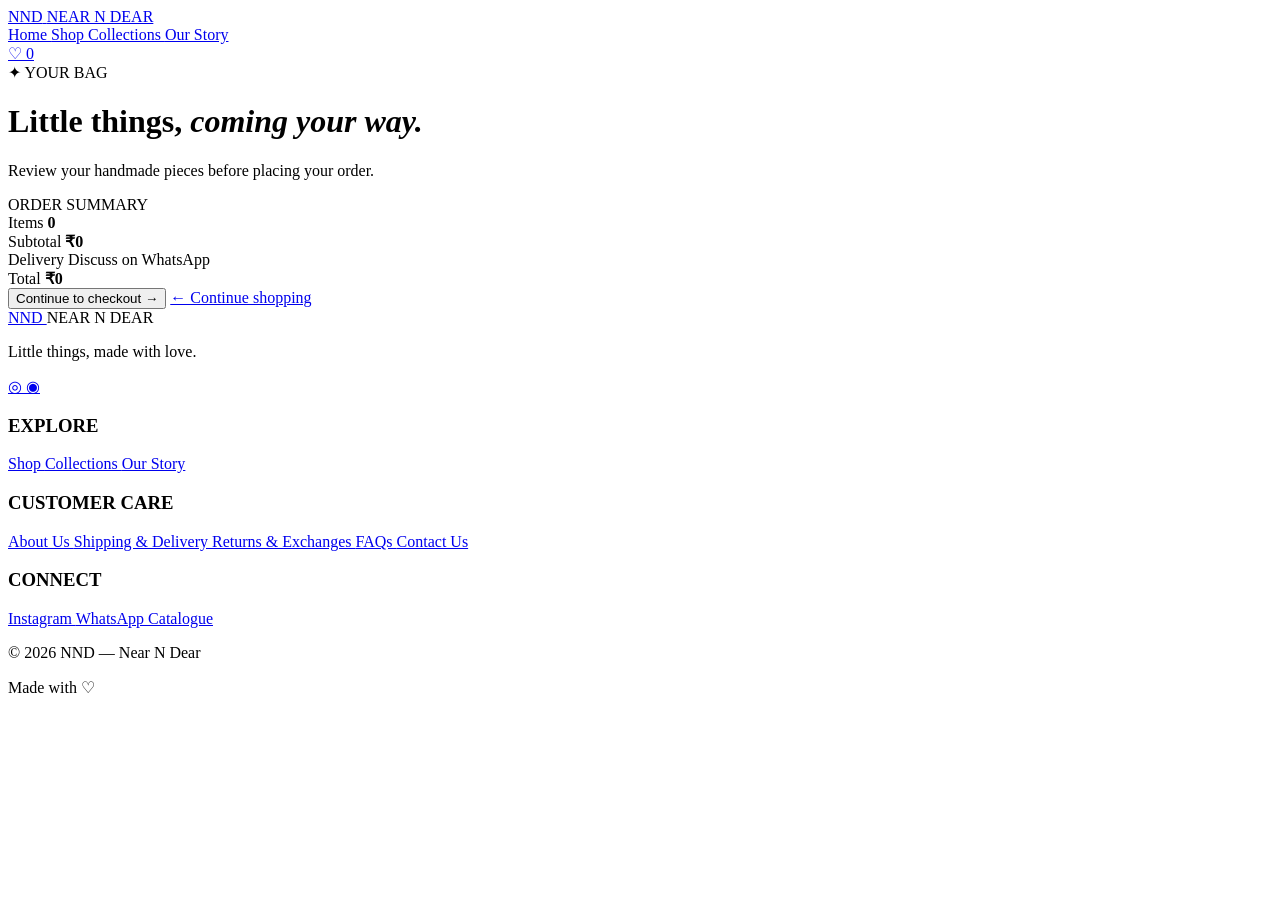
==== cart.html @ 7ac654a7 "Fix Vercel static site structure" ====
<!DOCTYPE html>
<html lang="en">

<head>
    <meta charset="UTF-8">

    <meta
        name="viewport"
        content="width=device-width, initial-scale=1.0"
    >

    <meta
        name="description"
        content="Your NND shopping bag — handmade pieces made with love."
    >

    <title>Your Cart — NND</title>

    <link
        rel="stylesheet"
        href="./css/style.css"
    >

    <link
        rel="stylesheet"
        href="./css/cart.css"
    >
</head>


<body>

    <!-- HEADER -->

    <header class="site-header">

        <div class="container navbar">

            <a
                href="./index.html"
                class="logo"
            >
                <span class="logo-main">NND</span>
                <span class="logo-sub">NEAR N DEAR</span>
            </a>


            <nav class="nav-links">

                <a href="./index.html">
                    Home
                </a>

                <a
                    href="./shop.html"
                    class="active"
                >
                    Shop
                </a>

                <a href="./index.html#collections">
                    Collections
                </a>

                <a href="./index.html#story">
                    Our Story
                </a>

            </nav>


            <a
                href="./cart.html"
                class="cart-button"
                aria-label="Shopping cart"
            >

                <span class="cart-icon">
                    ♡
                </span>

                <span class="cart-count">
                    0
                </span>

            </a>

        </div>

    </header>


    <!-- CART -->

    <main class="cart-page">

        <div class="cart-container">


            <!-- TITLE -->

            <div class="cart-heading">

                <span class="eyebrow">
                    ✦ YOUR BAG
                </span>

                <h1>
                    Little things,
                    <em>coming your way.</em>
                </h1>

                <p>
                    Review your handmade pieces before
                    placing your order.
                </p>

            </div>


            <!-- CONTENT -->

            <div class="cart-layout">


                <!-- ITEMS -->

                <section class="cart-items-section">

                    <div
                        id="cartItems"
                        class="cart-items"
                    ></div>


                    <!-- EMPTY STATE -->

                    <div
                        id="emptyCart"
                        class="empty-cart"
                        hidden
                    >

                        <div class="empty-flower">
                            ✿
                        </div>

                        <h2>
                            Your bag is feeling a
                            little empty.
                        </h2>

                        <p>
                            Find something handmade
                            to keep close.
                        </p>

                        <a
                            href="./shop.html"
                            class="continue-shopping"
                        >
                            Explore the collection ↗
                        </a>

                    </div>

                </section>


                <!-- SUMMARY -->

                <aside class="cart-summary">

                    <span class="summary-label">
                        ORDER SUMMARY
                    </span>


                    <div class="summary-row">

                        <span>
                            Items
                        </span>

                        <strong id="summaryItems">
                            0
                        </strong>

                    </div>


                    <div class="summary-row">

                        <span>
                            Subtotal
                        </span>

                        <strong id="subtotal">
                            ₹0
                        </strong>

                    </div>


                    <div class="summary-row">

                        <span>
                            Delivery
                        </span>

                        <span class="delivery-text">
                            Discuss on WhatsApp
                        </span>

                    </div>


                    <div class="summary-divider"></div>


                    <div class="summary-total">

                        <span>
                            Total
                        </span>

                        <strong id="cartTotal">
                            ₹0
                        </strong>

                    </div>


                    <button
                        id="checkoutBtn"
                        class="checkout-btn"
                        type="button"
                    >
                        Continue to checkout
                        <span>→</span>
                    </button>


                    <a
                        href="./shop.html"
                        class="continue-link"
                    >
                        ← Continue shopping
                    </a>

                </aside>

            </div>

        </div>

    </main>


    <!-- FOOTER -->

  <!-- ================= FOOTER ================= -->

<footer class="site-footer">

    <div class="footer-main">

        <!-- BRAND -->
        <div class="footer-brand">

            <a href="./index.html" class="footer-logo">
                NND
            </a>

            <span class="footer-brand-subtitle">
                NEAR N DEAR
            </span>

            <p class="footer-tagline">
                Little things, made with love.
            </p>

            <div class="footer-socials">

                <a
                    href="https://www.instagram.com/near_n_dear/"
                    target="_blank"
                    rel="noopener"
                    aria-label="Instagram"
                    class="footer-social"
                >
                    <span>◎</span>
                </a>

                <a
                    href="https://wa.me/c/916305150599"
                    target="_blank"
                    rel="noopener"
                    aria-label="WhatsApp Catalogue"
                    class="footer-social"
                >
                    <span>◉</span>
                </a>

            </div>

        </div>


        <!-- EXPLORE -->
        <div class="footer-column">

            <h3>
                EXPLORE
            </h3>

            <a href="./shop.html">
                Shop
            </a>

            <a href="./shop.html">
                Collections
            </a>

            <a href="./index.html#story">
                Our Story
            </a>

        </div>


        <!-- CUSTOMER CARE -->
        <div class="footer-column">

            <h3>
                CUSTOMER CARE
            </h3>

            <a href="#">
                About Us
            </a>

            <a href="#">
                Shipping & Delivery
            </a>

            <a href="#">
                Returns & Exchanges
            </a>

            <a href="#">
                FAQs
            </a>

            <a href="#">
                Contact Us
            </a>

        </div>


        <!-- CONNECT -->
        <div class="footer-column">

            <h3>
                CONNECT
            </h3>

            <a
                href="https://www.instagram.com/near_.n_dear?utm_source=ig_web_button_share_sheet&igsi=ZDNlZDc0MzIxNw=="
                target="_blank"
                rel="noopener"
            >
                Instagram
            </a>

            <a
                href="https://wa.me/916305150599"
                target="_blank"
                rel="noopener"
            >
                WhatsApp Catalogue
            </a>

        </div>

    </div>


    <!-- FOOTER BOTTOM -->

    <div class="footer-bottom">

        <p>
            © 2026 NND — Near N Dear
        </p>

        <p>
            Made with ♡
        </p>

    </div>


    <!-- DECORATION -->

    <div class="footer-flower" aria-hidden="true">
        <span></span>
        <span></span>
        <span></span>
        <span></span>
        <span></span>
        <i></i>
    </div>

</footer>

    <script src="./js/main.js"></script>

    <script src="./js/cart.js"></script>

</body>

</html>
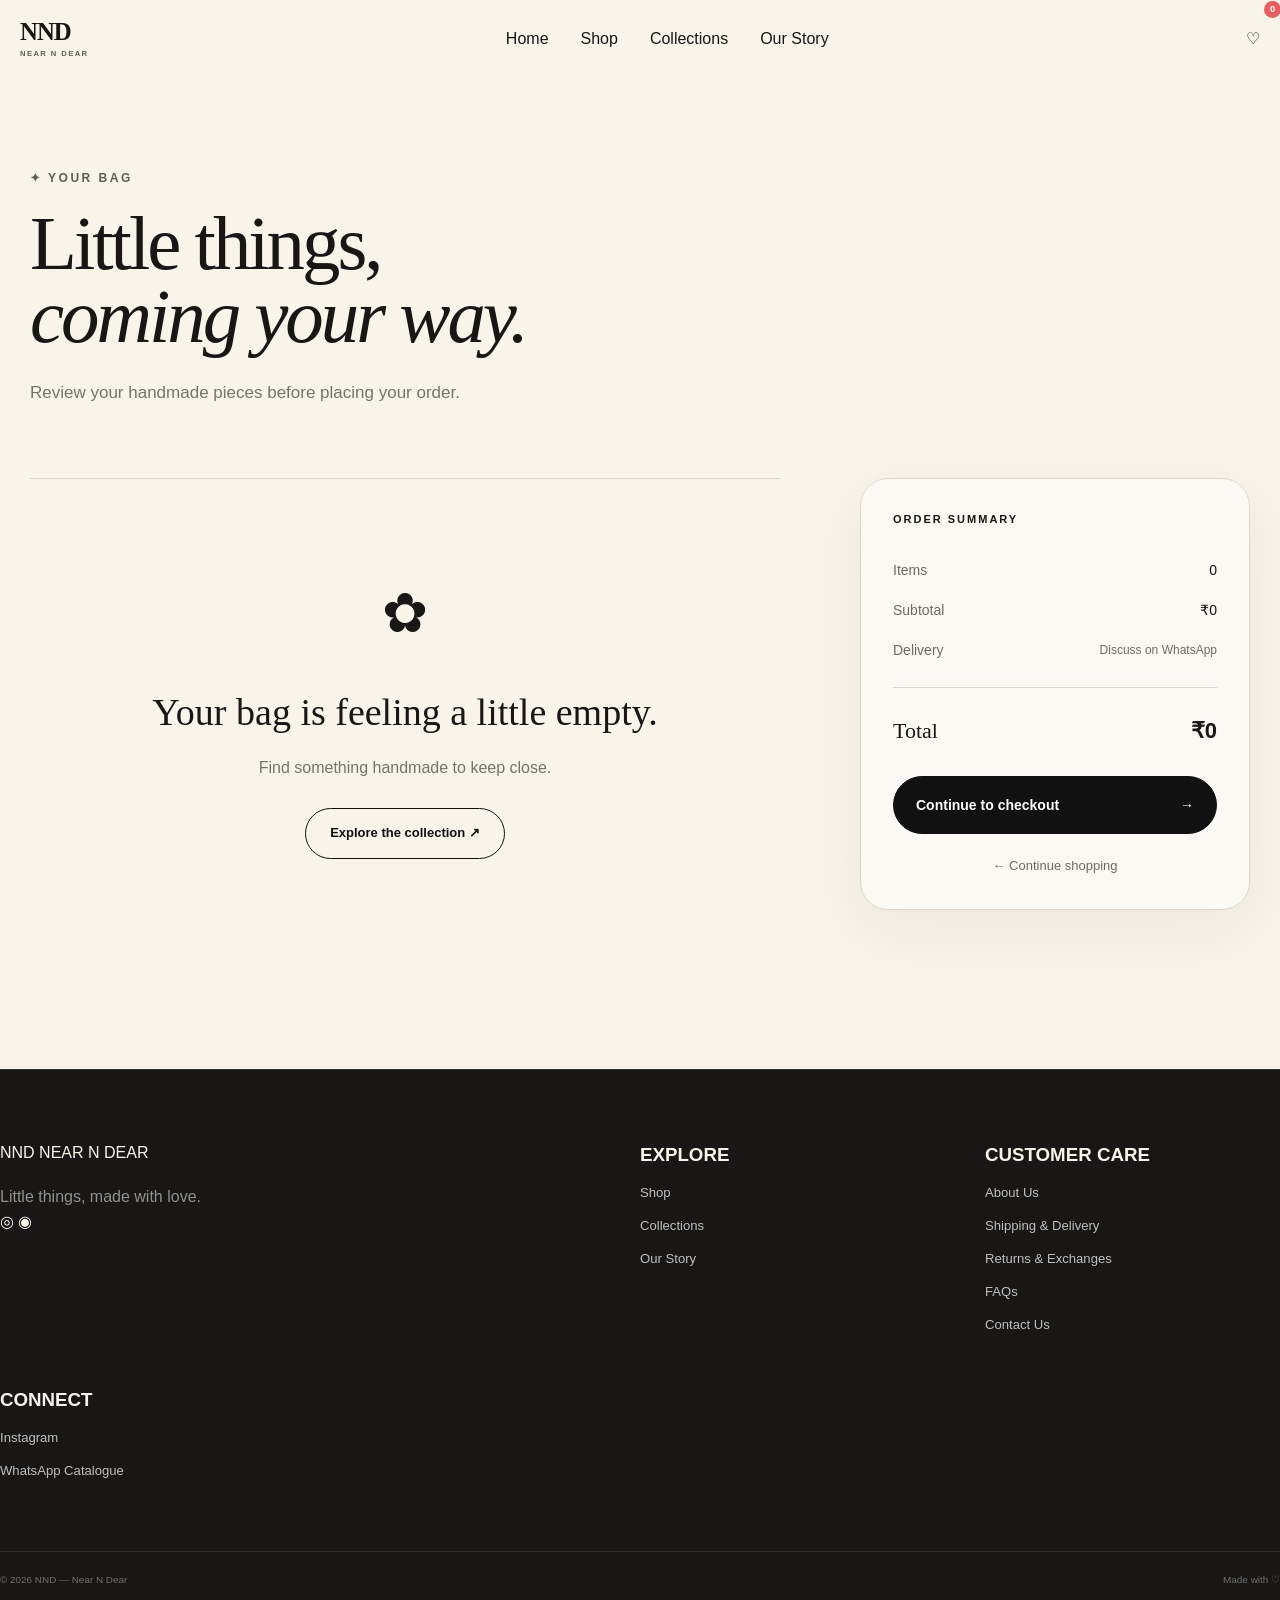
==== commit 4048bc7c: "Fix CSS and JS paths for Vercel" ====
--- a/cart.html
+++ b/cart.html
@@ -18,12 +18,12 @@
 
     <link
         rel="stylesheet"
-        href="./css/style.css"
+        href="./src/css/style.css"
     >
 
     <link
         rel="stylesheet"
-        href="./css/cart.css"
+        href="./src/css/cart.css"
     >
 </head>
 
@@ -415,9 +415,9 @@
 
 </footer>
 
-    <script src="./js/main.js"></script>
-
-    <script src="./js/cart.js"></script>
+    <script src="./src/js/main.js"></script>
+
+    <script src="./src/js/cart.js"></script>
 
 </body>
 
--- a/src/css/style.css
+++ b/src/css/style.css
@@ -0,0 +1,704 @@
+/* =========================================================
+   NND — GLOBAL STYLES
+   ========================================================= */
+
+@import url('https://fonts.googleapis.com/css2?family=DM+Sans:wght@400;500;600;700&family=Playfair+Display:ital,wght@0,500;0,600;0,700;1,500;1,600&display=swap');
+
+
+/* =========================================================
+   VARIABLES
+   ========================================================= */
+
+:root {
+    --cream: #f8f4ea;
+    --cream-light: #fffdf8;
+    --cream-dark: #eee7d8;
+
+    --ink: #181716;
+    --ink-soft: #625e56;
+    --ink-muted: #918c82;
+
+    --yellow: #f4b942;
+    --orange: #f47b45;
+    --coral: #e85d5d;
+    --blue: #4b9eaa;
+
+    --white: #ffffff;
+
+    --border: rgba(24, 23, 22, 0.1);
+
+    --font-body: "DM Sans", sans-serif;
+    --font-display: "Playfair Display", serif;
+
+    --container: 1240px;
+
+    --radius-sm: 10px;
+    --radius-md: 18px;
+    --radius-lg: 28px;
+    --radius-xl: 40px;
+
+    --ease: cubic-bezier(0.22, 1, 0.36, 1);
+}
+
+
+/* =========================================================
+   RESET
+   ========================================================= */
+
+*,
+*::before,
+*::after {
+    box-sizing: border-box;
+}
+
+html {
+    scroll-behavior: smooth;
+}
+
+body {
+    margin: 0;
+    padding: 0;
+
+    background: var(--cream);
+    color: var(--ink);
+
+    font-family: var(--font-body);
+
+    line-height: 1.6;
+
+    -webkit-font-smoothing: antialiased;
+    text-rendering: optimizeLegibility;
+}
+
+body.menu-open {
+    overflow: hidden;
+}
+
+img {
+    display: block;
+    max-width: 100%;
+}
+
+a {
+    color: inherit;
+    text-decoration: none;
+}
+
+button,
+input,
+textarea,
+select {
+    font: inherit;
+}
+
+button {
+    border: 0;
+    cursor: pointer;
+}
+
+ul,
+ol {
+    margin: 0;
+    padding: 0;
+    list-style: none;
+}
+
+h1,
+h2,
+h3,
+h4,
+p {
+    margin: 0;
+}
+
+
+/* =========================================================
+   LAYOUT
+   ========================================================= */
+
+.container {
+    width: min(
+        calc(100% - 40px),
+        var(--container)
+    );
+
+    margin-inline: auto;
+}
+
+.section {
+    padding: 100px 0;
+}
+
+
+/* =========================================================
+   TYPOGRAPHY
+   ========================================================= */
+
+.display {
+    font-family: var(--font-display);
+
+    font-weight: 600;
+
+    line-height: 0.98;
+
+    letter-spacing: -0.04em;
+}
+
+.section-title {
+    font-family: var(--font-display);
+
+    font-size: clamp(
+        2.4rem,
+        5vw,
+        4.5rem
+    );
+
+    font-weight: 600;
+
+    line-height: 0.98;
+
+    letter-spacing: -0.035em;
+}
+
+.eyebrow {
+    display: inline-flex;
+    align-items: center;
+    gap: 8px;
+
+    font-size: 0.68rem;
+    font-weight: 700;
+
+    text-transform: uppercase;
+
+    letter-spacing: 0.14em;
+
+    color: var(--ink-soft);
+}
+
+.text-muted {
+    color: var(--ink-soft);
+}
+
+
+/* =========================================================
+   BUTTONS
+   ========================================================= */
+
+.btn {
+    display: inline-flex;
+
+    align-items: center;
+    justify-content: center;
+
+    gap: 10px;
+
+    min-height: 50px;
+
+    padding: 0 24px;
+
+    border-radius: 999px;
+
+    font-size: 0.85rem;
+    font-weight: 600;
+
+    cursor: pointer;
+
+    transition:
+        transform 300ms var(--ease),
+        box-shadow 300ms var(--ease),
+        background-color 300ms ease;
+}
+
+.btn:hover {
+    transform: translateY(-2px);
+}
+
+.btn-primary {
+    background: var(--ink);
+
+    color: var(--white);
+
+    box-shadow:
+        0 10px 25px
+        rgba(24, 23, 22, 0.15);
+}
+
+.btn-primary:hover {
+    box-shadow:
+        0 14px 35px
+        rgba(24, 23, 22, 0.22);
+}
+
+.btn-light {
+    background: var(--cream-light);
+
+    color: var(--ink);
+
+    border: 1px solid var(--border);
+}
+
+.btn-accent {
+    background: var(--yellow);
+
+    color: var(--ink);
+}
+
+
+/* =========================================================
+   HEADER
+   ========================================================= */
+
+.site-header {
+    position: sticky;
+
+    top: 0;
+
+    z-index: 1000;
+
+    background:
+        rgba(248, 244, 234, 0.92);
+
+    backdrop-filter: blur(18px);
+
+    -webkit-backdrop-filter: blur(18px);
+
+    border-bottom:
+        1px solid transparent;
+
+    transition:
+        border-color 300ms ease,
+        background 300ms ease;
+}
+
+.site-header.scrolled {
+    border-color: var(--border);
+
+    background:
+        rgba(248, 244, 234, 0.96);
+}
+
+.navbar {
+    height: 78px;
+
+    display: flex;
+
+    align-items: center;
+
+    justify-content: space-between;
+}
+
+
+/* =========================================================
+   LOGO
+   ========================================================= */
+
+.logo {
+    display: inline-flex;
+
+    flex-direction: column;
+
+    color: var(--ink);
+
+    line-height: 1;
+}
+
+.logo-main {
+    font-family: var(--font-display);
+
+    font-size: 1.55rem;
+
+    font-weight: 700;
+
+    letter-spacing: -0.04em;
+}
+
+.logo-sub {
+    margin-top: 5px;
+
+    font-size: 0.48rem;
+
+    font-weight: 700;
+
+    letter-spacing: 0.18em;
+
+    text-transform: uppercase;
+
+    color: var(--ink-soft);
+}
+
+
+/* =========================================================
+   DESKTOP NAV
+   ========================================================= */
+
+.nav-links {
+    display: flex;
+
+    align-items: center;
+
+    gap: 32px;
+}
+
+.nav-link {
+    position: relative;
+
+    color: var(--ink-soft);
+
+    font-size: 0.82rem;
+
+    font-weight: 600;
+
+    transition:
+        color 200ms ease;
+}
+
+.nav-link:hover,
+.nav-link.active {
+    color: var(--ink);
+}
+
+.nav-link::after {
+    content: "";
+
+    position: absolute;
+
+    left: 0;
+
+    bottom: -7px;
+
+    width: 100%;
+
+    height: 1px;
+
+    background: var(--ink);
+
+    transform:
+        scaleX(0);
+
+    transform-origin: right;
+
+    transition:
+        transform 300ms var(--ease);
+}
+
+.nav-link:hover::after,
+.nav-link.active::after {
+    transform: scaleX(1);
+
+    transform-origin: left;
+}
+
+
+/* =========================================================
+   NAV ACTIONS
+   ========================================================= */
+
+.nav-actions {
+    display: flex;
+
+    align-items: center;
+
+    gap: 8px;
+}
+
+.icon-btn {
+    position: relative;
+
+    width: 42px;
+    height: 42px;
+
+    display: grid;
+
+    place-items: center;
+
+    padding: 0;
+
+    background: transparent;
+
+    color: var(--ink);
+
+    border-radius: 50%;
+
+    transition:
+        background 200ms ease,
+        transform 200ms ease;
+}
+
+.icon-btn:hover {
+    background:
+        rgba(24, 23, 22, 0.06);
+
+    transform:
+        translateY(-1px);
+}
+
+
+/* =========================================================
+   CART COUNT
+   ========================================================= */
+
+.cart-count {
+    position: absolute;
+
+    top: 1px;
+
+    right: -1px;
+
+    min-width: 17px;
+
+    height: 17px;
+
+    display: grid;
+
+    place-items: center;
+
+    padding: 0 4px;
+
+    background: var(--coral);
+
+    color: white;
+
+    border-radius: 50%;
+
+    font-family: var(--font-body);
+
+    font-size: 0.58rem;
+
+    font-weight: 700;
+
+    line-height: 1;
+}
+
+
+/* =========================================================
+   MOBILE MENU
+   ========================================================= */
+
+.menu-toggle {
+    display: none;
+}
+
+.mobile-menu {
+    display: none;
+}
+
+/* =========================================================
+   FOOTER
+   ========================================================= */
+
+.site-footer {
+    padding-top: 70px;
+
+    background: var(--ink);
+
+    color: var(--cream);
+
+    border-top:
+        1px solid
+        rgba(255,255,255,0.10);
+}
+
+
+.footer-main {
+    display: grid;
+
+    grid-template-columns:
+        2fr
+        1fr
+        1fr;
+
+    gap: 50px;
+
+    padding-bottom: 70px;
+}
+
+
+.footer-brand p {
+    margin-top: 18px;
+
+    max-width: 230px;
+
+    color:
+        rgba(255,255,255,0.52);
+}
+
+
+.footer-column {
+    display: flex;
+    flex-direction: column;
+
+    gap: 12px;
+}
+
+
+.footer-heading {
+    margin-bottom: 8px;
+
+    font-size: 0.62rem;
+    font-weight: 700;
+
+    text-transform: uppercase;
+    letter-spacing: 0.14em;
+
+    color:
+        rgba(255,255,255,0.42);
+}
+
+
+.footer-column a {
+    width: fit-content;
+
+    font-size: 0.82rem;
+
+    color:
+        rgba(255,255,255,0.72);
+
+    transition:
+        color 200ms ease;
+}
+
+.footer-column a:hover {
+    color: white;
+}
+
+
+.footer-bottom {
+    display: flex;
+    align-items: center;
+    justify-content: space-between;
+
+    padding: 20px 0;
+
+    border-top:
+        1px solid
+        rgba(255,255,255,0.10);
+
+    font-size: 0.62rem;
+
+    color:
+        rgba(255,255,255,0.38);
+}
+
+/* =========================================================
+   RESPONSIVE
+   ========================================================= */
+
+@media (max-width: 800px) {
+
+    .container {
+        width: calc(100% - 28px);
+    }
+
+    .section {
+        padding: 72px 0;
+    }
+
+    .navbar {
+        height: 68px;
+    }
+
+    .nav-links {
+        display: none;
+    }
+
+    .menu-toggle {
+        display: grid;
+    }
+
+    .mobile-menu {
+        position: fixed;
+
+        inset:
+            68px 0 0;
+
+        z-index: 999;
+
+        display: flex;
+
+        flex-direction: column;
+
+        padding: 25px;
+
+        background: var(--cream);
+
+        transform:
+            translateX(100%);
+
+        transition:
+            transform 400ms var(--ease);
+    }
+
+    .mobile-menu.open {
+        transform:
+            translateX(0);
+    }
+
+    .mobile-nav-link {
+        padding: 18px 0;
+
+        border-bottom:
+            1px solid var(--border);
+
+        font-family: var(--font-display);
+
+        font-size: 2rem;
+    }
+}
+
+
+@media (max-width: 480px) {
+
+    .container {
+        width: calc(100% - 24px);
+    }
+
+    .section {
+        padding: 60px 0;
+    }
+
+    .btn {
+        min-height: 48px;
+
+        padding:
+            0 20px;
+    }
+}
+/* =========================================================
+   MOBILE NAVIGATION
+   ========================================================= */
+
+@media (max-width: 800px) {
+
+    .navbar {
+        min-height: 68px;
+    }
+
+    .nav-links {
+        display: none;
+    }
+
+    .nav-actions {
+        margin-left: auto;
+    }
+
+    .logo-main {
+        font-size: 1.5rem;
+    }
+
+    .logo-sub {
+        font-size: 0.45rem;
+    }
+
+}/* =========================================================
+   GLOBAL MOBILE SAFETY
+   ========================================================= */
+
+html,
+body {
+    max-width: 100%;
+    overflow-x: hidden;
+}
+
+img {
+    max-width: 100%;
+}
--- a/src/css/cart.css
+++ b/src/css/cart.css
@@ -0,0 +1,730 @@
+/* =========================================================
+   NND — CART
+   ========================================================= */
+
+.cart-page {
+    min-height: 80vh;
+    padding: 90px 0 120px;
+}
+
+
+.cart-container {
+    width: min(1280px, calc(100% - 60px));
+    margin: 0 auto;
+}
+
+
+/* =========================================================
+   HEADING
+   ========================================================= */
+
+.cart-heading {
+    margin-bottom: 70px;
+}
+
+
+.eyebrow {
+    display: block;
+
+    margin-bottom: 20px;
+
+    font-size: 12px;
+
+    font-weight: 700;
+
+    letter-spacing: 2.5px;
+
+    text-transform: uppercase;
+}
+
+
+.cart-heading h1 {
+    max-width: 800px;
+
+    margin: 0;
+
+    font-family:
+        Georgia,
+        "Times New Roman",
+        serif;
+
+    font-size: clamp(48px, 6vw, 82px);
+
+    font-weight: 400;
+
+    line-height: .95;
+
+    letter-spacing: -3px;
+}
+
+
+.cart-heading h1 em {
+    display: block;
+
+    font-weight: 400;
+}
+
+
+.cart-heading p {
+    max-width: 560px;
+
+    margin: 25px 0 0;
+
+    color: #77736c;
+
+    font-size: 17px;
+
+    line-height: 1.7;
+}
+
+
+/* =========================================================
+   LAYOUT
+   ========================================================= */
+
+.cart-layout {
+    display: grid;
+
+    grid-template-columns:
+        minmax(0, 1fr)
+        390px;
+
+    gap: 80px;
+
+    align-items: start;
+}
+
+
+/* =========================================================
+   CART ITEMS
+   ========================================================= */
+
+.cart-items {
+    border-top: 1px solid #ddd6c9;
+}
+
+
+.cart-item {
+    display: grid;
+
+    grid-template-columns:
+        145px
+        minmax(0, 1fr)
+        auto;
+
+    gap: 25px;
+
+    align-items: center;
+
+    padding: 25px 0;
+
+    border-bottom: 1px solid #ddd6c9;
+}
+
+
+/* Product visual */
+
+.cart-item-visual {
+    width: 145px;
+    aspect-ratio: 1;
+
+    border-radius: 24px;
+
+    background:
+        linear-gradient(
+            145deg,
+            #f2dfb8,
+            #ead8c4
+        );
+
+    display: flex;
+
+    align-items: center;
+    justify-content: center;
+
+    overflow: hidden;
+}
+
+
+.cart-item-visual img {
+    width: 100%;
+    height: 100%;
+
+    object-fit: cover;
+}
+
+
+.cart-item-symbol {
+    font-size: 58px;
+}
+
+
+/* Info */
+
+.cart-item-category {
+    display: block;
+
+    margin-bottom: 8px;
+
+    color: #8a857d;
+
+    font-size: 11px;
+
+    font-weight: 700;
+
+    letter-spacing: 1.8px;
+
+    text-transform: uppercase;
+}
+
+
+.cart-item-name {
+    display: block;
+
+    margin-bottom: 10px;
+
+    color: #111;
+
+    font-family:
+        Georgia,
+        "Times New Roman",
+        serif;
+
+    font-size: 27px;
+
+    text-decoration: none;
+}
+
+
+.cart-item-price {
+    color: #6e6a63;
+
+    font-size: 14px;
+}
+
+
+/* Quantity */
+
+.cart-item-controls {
+    display: flex;
+
+    align-items: center;
+
+    gap: 15px;
+}
+
+
+.quantity-control {
+    display: flex;
+
+    align-items: center;
+
+    border: 1px solid #d8d1c5;
+
+    border-radius: 100px;
+
+    background: #fff;
+
+    overflow: hidden;
+}
+
+
+.quantity-control button {
+    width: 36px;
+    height: 36px;
+
+    border: 0;
+
+    background: transparent;
+
+    cursor: pointer;
+
+    font-size: 17px;
+}
+
+
+.quantity-control button:hover {
+    background: #eee8dc;
+}
+
+
+.quantity-value {
+    min-width: 32px;
+
+    text-align: center;
+
+    font-size: 14px;
+}
+
+
+.cart-item-total {
+    min-width: 80px;
+
+    text-align: right;
+
+    font-size: 16px;
+
+    font-weight: 600;
+}
+
+
+/* Remove */
+
+.remove-item {
+    border: 0;
+
+    background: none;
+
+    color: #999;
+
+    cursor: pointer;
+
+    font-size: 12px;
+
+    text-decoration: underline;
+
+    text-underline-offset: 4px;
+}
+
+
+.remove-item:hover {
+    color: #111;
+}
+
+
+/* =========================================================
+   SUMMARY
+   ========================================================= */
+
+.cart-summary {
+    position: sticky;
+
+    top: 110px;
+
+    padding: 32px;
+
+    border: 1px solid #ddd6c9;
+
+    border-radius: 28px;
+
+    background:
+        rgba(255, 255, 255, .45);
+
+    box-shadow:
+        0 20px 60px rgba(50, 40, 25, .06);
+}
+
+
+.summary-label {
+    display: block;
+
+    margin-bottom: 30px;
+
+    font-size: 11px;
+
+    font-weight: 700;
+
+    letter-spacing: 2px;
+}
+
+
+.summary-row {
+    display: flex;
+
+    justify-content: space-between;
+
+    align-items: center;
+
+    gap: 20px;
+
+    margin-bottom: 18px;
+
+    color: #6f6b64;
+
+    font-size: 14px;
+}
+
+
+.summary-row strong {
+    color: #111;
+
+    font-weight: 500;
+}
+
+
+.delivery-text {
+    max-width: 170px;
+
+    text-align: right;
+
+    font-size: 12px;
+
+    line-height: 1.4;
+}
+
+
+.summary-divider {
+    height: 1px;
+
+    margin: 25px 0;
+
+    background: #ddd6c9;
+}
+
+
+.summary-total {
+    display: flex;
+
+    justify-content: space-between;
+
+    align-items: center;
+
+    margin-bottom: 28px;
+}
+
+
+.summary-total span {
+    font-family:
+        Georgia,
+        "Times New Roman",
+        serif;
+
+    font-size: 22px;
+}
+
+
+.summary-total strong {
+    font-size: 22px;
+}
+
+
+/* Checkout */
+
+.checkout-btn {
+    width: 100%;
+
+    min-height: 58px;
+
+    display: flex;
+
+    align-items: center;
+
+    justify-content: space-between;
+
+    padding: 0 22px;
+
+    border: 1px solid #111;
+
+    border-radius: 100px;
+
+    background: #111;
+
+    color: white;
+
+    font-family: inherit;
+
+    font-size: 14px;
+
+    font-weight: 600;
+
+    cursor: pointer;
+
+    transition: .25s ease;
+}
+
+
+.checkout-btn:hover {
+    transform: translateY(-2px);
+
+    background: #2b2926;
+
+    box-shadow:
+        0 12px 25px rgba(0, 0, 0, .15);
+}
+
+
+.continue-link {
+    display: block;
+
+    margin-top: 22px;
+
+    color: #6d6962;
+
+    font-size: 13px;
+
+    text-align: center;
+
+    text-decoration: none;
+}
+
+
+.continue-link:hover {
+    color: #111;
+}
+
+
+/* =========================================================
+   EMPTY CART
+   ========================================================= */
+
+.empty-cart {
+    padding: 90px 20px;
+
+    text-align: center;
+}
+
+
+.empty-flower {
+    margin-bottom: 25px;
+
+    font-size: 55px;
+}
+
+
+.empty-cart h2 {
+    margin: 0 0 12px;
+
+    font-family:
+        Georgia,
+        "Times New Roman",
+        serif;
+
+    font-size: 38px;
+
+    font-weight: 400;
+}
+
+
+.empty-cart p {
+    margin: 0 0 28px;
+
+    color: #77736c;
+}
+
+
+.continue-shopping {
+    display: inline-flex;
+
+    padding: 14px 24px;
+
+    border: 1px solid #111;
+
+    border-radius: 100px;
+
+    color: #111;
+
+    text-decoration: none;
+
+    font-size: 13px;
+
+    font-weight: 600;
+
+    transition: .25s ease;
+}
+
+
+.continue-shopping:hover {
+    background: #111;
+
+    color: white;
+}
+/* =========================================================
+   FOOTER
+   ========================================================= */
+
+.site-footer {
+    padding-top: 70px;
+
+    background: var(--ink);
+
+    color: var(--cream);
+
+    border-top:
+        1px solid
+        rgba(255,255,255,0.10);
+}
+
+
+.footer-main {
+    display: grid;
+
+    grid-template-columns:
+        2fr
+        1fr
+        1fr;
+
+    gap: 50px;
+
+    padding-bottom: 70px;
+}
+
+
+.footer-brand p {
+    margin-top: 18px;
+
+    max-width: 230px;
+
+    color:
+        rgba(255,255,255,0.52);
+}
+
+
+.footer-column {
+    display: flex;
+    flex-direction: column;
+
+    gap: 12px;
+}
+
+
+.footer-heading {
+    margin-bottom: 8px;
+
+    font-size: 0.62rem;
+    font-weight: 700;
+
+    text-transform: uppercase;
+    letter-spacing: 0.14em;
+
+    color:
+        rgba(255,255,255,0.42);
+}
+
+
+.footer-column a {
+    width: fit-content;
+
+    font-size: 0.82rem;
+
+    color:
+        rgba(255,255,255,0.72);
+
+    transition:
+        color 200ms ease;
+}
+
+.footer-column a:hover {
+    color: white;
+}
+
+
+.footer-bottom {
+    display: flex;
+    align-items: center;
+    justify-content: space-between;
+
+    padding: 20px 0;
+
+    border-top:
+        1px solid
+        rgba(255,255,255,0.10);
+
+    font-size: 0.62rem;
+
+    color:
+        rgba(255,255,255,0.38);
+}
+
+
+/* =========================================================
+   RESPONSIVE
+   ========================================================= */
+
+@media (max-width: 950px) {
+
+    .cart-layout {
+        grid-template-columns: 1fr;
+
+        gap: 45px;
+    }
+
+
+    .cart-summary {
+        position: static;
+
+        max-width: 600px;
+
+        width: 100%;
+
+        margin: 0 auto;
+    }
+
+}
+
+
+@media (max-width: 650px) {
+
+    .cart-container {
+        width: calc(100% - 30px);
+    }
+
+
+    .cart-page {
+        padding: 55px 0 80px;
+    }
+
+
+    .cart-heading {
+        margin-bottom: 45px;
+    }
+
+
+    .cart-heading h1 {
+        font-size: 50px;
+
+        letter-spacing: -2px;
+    }
+
+
+    .cart-item {
+        grid-template-columns: 90px 1fr;
+
+        gap: 15px;
+
+        align-items: start;
+    }
+
+
+    .cart-item-visual {
+        width: 90px;
+
+        border-radius: 17px;
+    }
+
+
+    .cart-item-symbol {
+        font-size: 38px;
+    }
+
+
+    .cart-item-name {
+        font-size: 20px;
+    }
+
+
+    .cart-item-controls {
+        grid-column: 2;
+
+        flex-wrap: wrap;
+    }
+
+
+    .cart-item-total {
+        margin-left: auto;
+    }
+
+
+    .remove-item {
+        grid-column: 2;
+
+        justify-self: start;
+    }
+
+
+    .cart-summary {
+        padding: 25px;
+
+        border-radius: 22px;
+    }
+
+}
